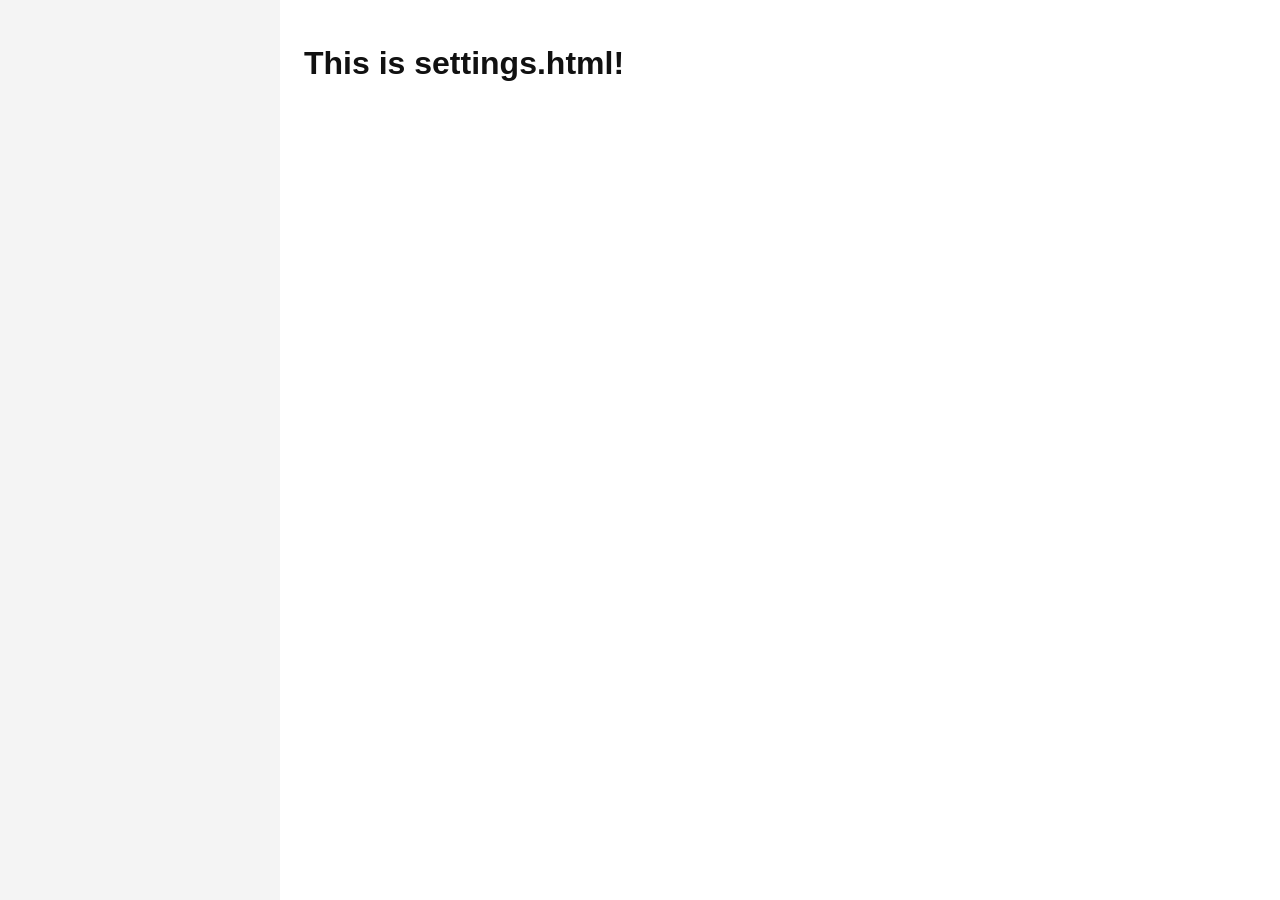
==== modules/account/settings.html @ cef98b67 "Setup sidebare foundation" ====
<!DOCTYPE html>
<html lang="en">
<head>
  <meta charset="UTF-8">
  <meta name="viewport" content="width=device-width, initial-scale=1.0">
  <title>Settings</title>

  <!-- Styling -->
  <link rel="stylesheet" href="/assets/css/style.css">
  <link rel="stylesheet" href="/assets/css/sidebar.css"/>
</head>
<body>
  <div class="app-layout">
    <aside id="sidebar"></aside>
    <main class="main-content">
      <h1>This is settings.html!</h1>
    </main>
  </div>

  <script type="module" src="/assets/js/script.js"></script>
  <script type="module" src="/assets/js/sidebar.js"></script>
</body>
</html>
---- assets/css/style.css ----
*,
*::before,
*::after {
  box-sizing: border-box;
}

/* Global styling for elements in body */
body {
  margin: 0;
  font-family: sans-serif;
  background-color: #ffffff;
  color: #111111;
}
---- assets/css/sidebar.css ----
/* Wrap website layout to two columns */
.app-layout {
  display: flex;
  min-height: 100vh;
  width: 100%;
}

/* Sidebar container */
#sidebar {
  width: 280px;
  flex-shrink: 0;
  background-color: #f4f4f4;
}

/* Sidebar column area */
.sidebar-nav {
  padding: 24px 16px;
}

/* Link button for each tab */
.sidebar-links {
  display: flex;
  flex-direction: column;
  gap: 8px;
}

/* Each individual tab styling */
.sidebar-link {
  display: flex;
  align-items: center;
  gap: 20px;
  padding: 24px 20px;
  border-radius: 8px;
  text-decoration: none;
  color: inherit;
  font-weight: normal;
  font-size: 18px;
}

/* Styling for user tab */
.sidebar-links .sidebar-link:first-child {
  padding: 48px 16px;
  font-weight: bold;
}

/* Styling for all the other tabs */
.sidebar-links .sidebar-link:nth-child(2) {
  margin-top: 48px;
}

/* Hover on tab button */
.sidebar-link:hover:not(.is-active) {
  background-color: rgba(60, 72, 58, 0.1);
}

/* Tab that you are currently on */
.sidebar-link.is-active {
  background-color: rgba(69, 176, 57, 0.597);
  color: #ffffff;
}

/* Avatar icon style */
.sidebar-avatar {
  width: 48px;
  height: 48px;
  border-radius: 50%;
  object-fit: cover;
}

/* Other tab icons style */
.sidebar-icon {
  width: 24px;
  height: 24px;
  object-fit: contain;
}

/* Main page layout wrapper */
.main-content {
  flex: 1;
  min-width: 0;
  padding: 24px;
}
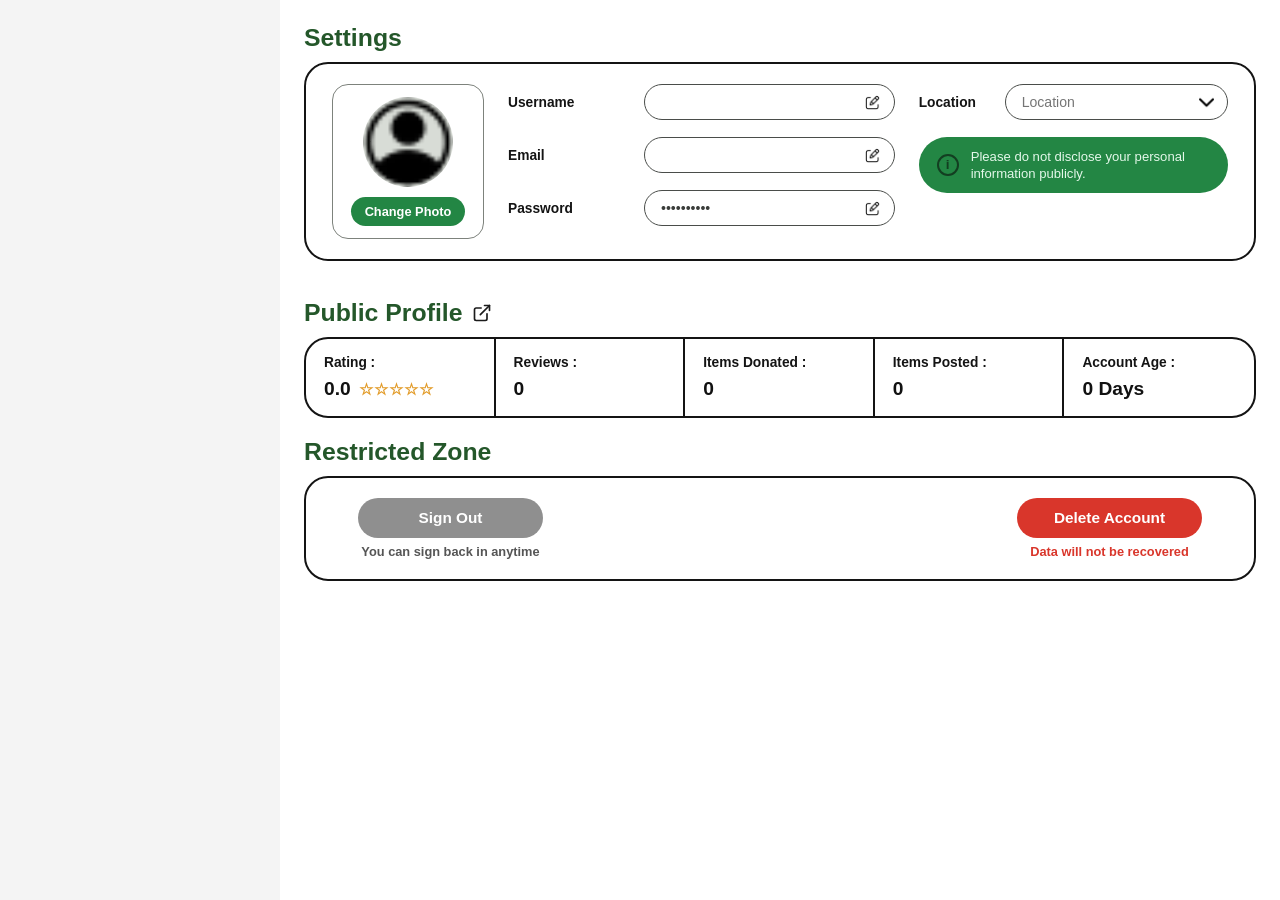
==== commit 04de6dd5: "Settings foundation setup" ====
--- a/modules/account/settings.html
+++ b/modules/account/settings.html
@@ -7,17 +7,163 @@
 
   <!-- Styling -->
   <link rel="stylesheet" href="/assets/css/style.css">
-  <link rel="stylesheet" href="/assets/css/sidebar.css"/>
+  <link rel="stylesheet" href="/assets/css/sidebar.css">
+  <link rel="stylesheet" href="./settings.css">
 </head>
 <body>
   <div class="app-layout">
     <aside id="sidebar"></aside>
     <main class="main-content">
-      <h1>This is settings.html!</h1>
+      <div class="settings-panel">
+        <!-- 1. Settings -->
+        <section class="settings-block">
+          <h2 class="settings-title">Settings</h2>
+
+          <div class="settings-box settings-account-grid">
+            <div class="settings-avatar-card">
+              <div class="settings-avatar-frame">
+                <img id="settings-avatar" src="/assets/images/icon-account.png" alt="User avatar">
+              </div>
+              <input type="file" id="settings-avatar-file" accept="image/*" hidden>
+              <button type="button" id="change-avatar-btn" class="settings-btn-green">Change Photo</button>
+            </div>
+
+            <div class="settings-col-fields">
+              <div class="settings-row">
+                <label for="settings-username">Username</label>
+                <div class="settings-pill-wrap">
+                  <input id="settings-username" class="settings-pill-input" type="text" readonly>
+                  <button type="button" class="edit-icon-btn" data-field="username" aria-label="Edit username">
+                    <img src="/assets/images/icon-edit.png" alt="">
+                  </button>
+                </div>
+                <small class="field-error" id="settings-username-error"></small>
+              </div>
+
+              <div class="settings-row">
+                <label for="settings-email">Email</label>
+                <div class="settings-pill-wrap">
+                  <input id="settings-email" class="settings-pill-input" type="email" readonly>
+                  <button type="button" class="edit-icon-btn" data-field="email" aria-label="Edit email">
+                    <img src="/assets/images/icon-edit.png" alt="">
+                  </button>
+                </div>
+                <small class="field-error" id="settings-email-error"></small>
+              </div>
+
+              <div class="settings-row">
+                <label for="settings-password">Password</label>
+                <div class="settings-pill-wrap">
+                  <input id="settings-password" class="settings-pill-input" type="password" value="••••••••••" readonly>
+                  <button type="button" id="change-password-btn" class="edit-icon-btn" aria-label="Change password">
+                    <img src="/assets/images/icon-edit.png" alt="">
+                  </button>
+                </div>
+                <small class="field-error" id="settings-password-error"></small>
+              </div>
+            </div>
+
+            <div class="settings-col-side">
+              <div class="settings-row">
+                <label for="settings-location-search">Location</label>
+                <div class="settings-pill-wrap location-combobox">
+                  <input
+                    id="settings-location-search"
+                    class="settings-pill-input has-dropdown-icon"
+                    type="text"
+                    placeholder="Location"
+                    autocomplete="off"
+                    readonly
+                  >
+                  <input id="settings-location" name="location" type="hidden">
+                  <button type="button" class="dropdown-icon-btn" data-field="location" aria-label="Select or edit location">
+                    <img src="/assets/images/icon-dropdown-arrow.png" alt="">
+                  </button>
+                  <div id="settings-location-menu" class="location-menu is-hidden" role="listbox"></div>
+                </div>
+                <small class="field-error" id="settings-location-error"></small>
+              </div>
+
+              <div class="privacy-banner">
+                <span class="privacy-info-icon" aria-hidden="true">i</span>
+                <span>Please do not disclose your personal information publicly.</span>
+              </div>
+            </div>
+          </div>
+
+          <div class="settings-status-bar">
+            <small class="field-error" id="settings-form-error"></small>
+            <button type="button" id="save-settings-btn" class="pill-action-btn" hidden>Save Changes</button>
+          </div>
+        </section>
+
+        <!-- 2. Public Profile -->
+        <section class="settings-block">
+          <h2 class="settings-title">
+            <span>Public Profile</span>
+            <a href="./profile.html" id="view-public-profile-link" class="public-profile-link" aria-label="Open public profile">
+              <svg viewBox="0 0 24 24" width="20" height="20" fill="none" stroke="currentColor" stroke-width="2" stroke-linecap="round" stroke-linejoin="round" aria-hidden="true">
+                <path d="M18 13v6a2 2 0 0 1-2 2H5a2 2 0 0 1-2-2V8a2 2 0 0 1 2-2h6"></path>
+                <polyline points="15 3 21 3 21 9"></polyline>
+                <line x1="10" y1="14" x2="21" y2="3"></line>
+              </svg>
+            </a>
+          </h2>
+
+          <div class="settings-box settings-stats-row">
+            <div class="stat-box">
+              <span class="stat-title">Rating :</span>
+              <div class="stat-metric">
+                <span id="profile-rating">0.0</span>
+                <span id="profile-rating-stars" class="stat-stars">☆☆☆☆☆</span>
+              </div>
+            </div>
+
+            <div class="stat-box">
+              <span class="stat-title">Reviews :</span>
+              <span id="profile-reviews" class="stat-metric">0</span>
+            </div>
+
+            <div class="stat-box">
+              <span class="stat-title">Items Donated :</span>
+              <span id="profile-donated" class="stat-metric">0</span>
+            </div>
+
+            <div class="stat-box">
+              <span class="stat-title">Items Posted :</span>
+              <span id="profile-posted" class="stat-metric">0</span>
+            </div>
+
+            <div class="stat-box">
+              <span class="stat-title">Account Age :</span>
+              <span id="profile-age" class="stat-metric">0 Days</span>
+            </div>
+          </div>
+        </section>
+
+        <!-- 3. Restricted Zone -->
+        <section class="settings-block">
+          <h2 class="settings-title">Restricted Zone</h2>
+
+          <div class="settings-box settings-restricted-box">
+            <div class="restricted-item">
+              <button type="button" id="sign-out-btn" class="restricted-btn restricted-btn--neutral">Sign Out</button>
+              <span class="restricted-note restricted-note--neutral">You can sign back in anytime</span>
+            </div>
+
+            <div class="restricted-item">
+              <button type="button" id="delete-account-btn" class="restricted-btn restricted-btn--danger">Delete Account</button>
+              <span class="restricted-note restricted-note--danger">Data will not be recovered</span>
+            </div>
+          </div>
+        </section>
+      </div>
     </main>
   </div>
 
+  <!-- Scripts -->
+  <script type="module" src="/assets/js/sidebar.js"></script>
   <script type="module" src="/assets/js/script.js"></script>
-  <script type="module" src="/assets/js/sidebar.js"></script>
+  <script type="module" src="./settings.js"></script>
 </body>
 </html>
--- a/assets/css/style.css
+++ b/assets/css/style.css
@@ -1,3 +1,4 @@
+/* All elemnts */
 *,
 *::before,
 *::after {
@@ -10,4 +11,64 @@
   font-family: sans-serif;
   background-color: #ffffff;
   color: #111111;
+}
+
+/* Hides element */
+.is-hidden {
+  display: none !important;
+}
+
+/* Searchable location dropdown */
+.location-combobox {
+  position: relative;
+}
+
+/* Dropdown style */
+.location-menu {
+  position: absolute;
+  top: calc(100% + 6px);
+  left: 0;
+  min-width: 100%;
+  width: max-content;
+  max-width: 260px;
+  max-height: 190px;
+  overflow-y: auto;
+  z-index: 50;
+  display: flex;
+  flex-direction: column;
+  gap: 2px;
+  padding: 6px;
+  border-radius: 16px;
+  border: 1.5px solid #555555;
+  background-color: #ffffff;
+  box-shadow: 0 10px 24px rgba(0, 0, 0, 0.14);
+}
+
+/* Dropdown elements style */
+.location-combobox .location-option-item {
+  all: unset;
+  box-sizing: border-box;
+  display: block;
+  width: 100%;
+  padding: 7px 12px;
+  border-radius: 10px;
+  font-size: 0.9rem;
+  line-height: 1.25;
+  color: #111111;
+  cursor: pointer;
+  white-space: nowrap;
+}
+
+/* Hover dropdown elements */
+.location-combobox .location-option-item:hover,
+.location-combobox .location-option-item:focus-visible {
+  background-color: rgba(148, 179, 117, 0.25);
+}
+
+/* Empty dropdown style */
+.location-combobox .location-option-empty {
+  padding: 8px 12px;
+  font-size: 0.85rem;
+  color: #666666;
+  white-space: nowrap;
 }
--- a/modules/account/settings.css
+++ b/modules/account/settings.css
@@ -0,0 +1,353 @@
+.settings-panel {
+  display: flex;
+  flex-direction: column;
+  gap: 20px;
+  max-width: 1120px;
+}
+
+.settings-block {
+  display: flex;
+  flex-direction: column;
+  gap: 10px;
+}
+
+.settings-title {
+  display: inline-flex;
+  align-items: center;
+  gap: 10px;
+  margin: 0;
+  font-size: 1.55rem;
+  font-weight: 700;
+  color: #24572a;
+}
+
+.public-profile-link {
+  display: inline-flex;
+  align-items: center;
+  color: #1b1b1b;
+  text-decoration: none;
+}
+
+.public-profile-link:hover {
+  color: #24572a;
+}
+
+.settings-box {
+  border: 2.5px solid #141414;
+  border-radius: 24px;
+  background: rgb(255, 255, 255);
+}
+
+/* Account card */
+.settings-account-grid {
+  display: grid;
+  grid-template-columns: 152px 1.25fr 1fr;
+  gap: 24px;
+  padding: 20px 26px;
+  align-items: start;
+}
+
+.settings-avatar-card {
+  display: flex;
+  flex-direction: column;
+  align-items: center;
+  gap: 10px;
+  padding: 12px;
+  border: 1.5px solid #7d827c;
+  border-radius: 16px;
+  background: rgba(255, 255, 255, 0.6);
+  align-self: start;
+}
+
+.settings-avatar-frame {
+  width: 90px;
+  height: 90px;
+  border-radius: 50%;
+  overflow: hidden;
+  background: #d8dcd6;
+}
+
+.settings-avatar-frame img {
+  width: 100%;
+  height: 100%;
+  object-fit: cover;
+  display: block;
+}
+
+.settings-btn-green {
+  padding: 7px 14px;
+  border: none;
+  border-radius: 999px;
+  background: #238644;
+  color: #ffffff;
+  font-size: 0.8rem;
+  font-weight: 600;
+  cursor: pointer;
+}
+
+.settings-btn-green:hover {
+  background: #1c6d37;
+}
+
+.settings-col-fields,
+.settings-col-side {
+  display: flex;
+  flex-direction: column;
+  gap: 13px;
+  align-self: start;
+}
+
+.settings-row {
+  display: grid;
+  grid-template-columns: 124px minmax(0, 1fr);
+  align-items: center;
+  column-gap: 12px;
+  row-gap: 4px;
+}
+
+.settings-col-side .settings-row {
+  grid-template-columns: 74px minmax(0, 1fr);
+}
+
+.settings-row label {
+  font-size: 0.86rem;
+  font-weight: 700;
+  color: #141414;
+}
+
+.settings-row .field-error {
+  grid-column: 2;
+  padding-left: 14px;
+}
+
+.settings-pill-wrap {
+  position: relative;
+  display: flex;
+  align-items: center;
+  width: 100%;
+  min-width: 0;
+}
+
+.settings-pill-input {
+  width: 100%;
+  min-width: 0;
+  height: 36px;
+  padding: 0 38px 0 16px;
+  border-radius: 999px;
+  border: 1.5px solid #4a4d4a;
+  background: rgba(255, 255, 255, 0.35);
+  color: #3a3d3a;
+  font-size: 0.88rem;
+  outline: none;
+  transition: border-color 0.15s ease, background-color 0.15s ease;
+}
+
+.settings-pill-input[readonly] {
+  cursor: pointer;
+}
+
+.settings-pill-input:not([readonly]),
+.settings-pill-input:focus {
+  border-color: #238644;
+  background: rgba(255, 255, 255, 0.92);
+  color: #111111;
+  cursor: text;
+}
+
+.edit-icon-btn,
+.dropdown-icon-btn {
+  position: absolute;
+  right: 10px;
+  width: 24px;
+  height: 24px;
+  padding: 0;
+  border: none;
+  border-radius: 50%;
+  background: transparent;
+  cursor: pointer;
+  display: grid;
+  place-items: center;
+}
+
+.edit-icon-btn:hover,
+.dropdown-icon-btn:hover {
+  background: rgba(35, 134, 68, 0.12);
+}
+
+.edit-icon-btn img,
+.dropdown-icon-btn img {
+  width: 15px;
+  height: 15px;
+  object-fit: contain;
+  display: block;
+}
+
+.privacy-banner {
+  display: flex;
+  align-items: center;
+  gap: 12px;
+  padding: 11px 18px;
+  border-radius: 999px;
+  background: #238644;
+  color: #e4f8ea;
+  font-size: 0.82rem;
+  line-height: 1.3;
+}
+
+.privacy-info-icon {
+  flex-shrink: 0;
+  width: 22px;
+  height: 22px;
+  border-radius: 50%;
+  border: 2px solid #133e21;
+  color: #133e21;
+  font-weight: 800;
+  font-size: 0.85rem;
+  display: grid;
+  place-items: center;
+}
+
+.settings-status-bar {
+  display: flex;
+  justify-content: space-between;
+  align-items: center;
+  gap: 16px;
+  margin-top: 8px;
+}
+
+.pill-action-btn {
+  padding: 8px 20px;
+  border-radius: 999px;
+  border: 1.5px solid #24572a;
+  background: rgba(157, 219, 95, 0.65);
+  color: #111111;
+  font-weight: 700;
+  cursor: pointer;
+}
+
+.pill-action-btn:hover {
+  background: rgba(138, 198, 76, 0.85);
+}
+
+/* Stats strip */
+.settings-stats-row {
+  display: grid;
+  grid-template-columns: repeat(5, minmax(0, 1fr));
+  overflow: hidden;
+}
+
+.stat-box {
+  padding: 16px 18px;
+  border-right: 2px solid #141414;
+  display: flex;
+  flex-direction: column;
+  gap: 8px;
+  min-width: 0;
+}
+
+.stat-box:last-child {
+  border-right: none;
+}
+
+.stat-title {
+  font-size: 0.86rem;
+  font-weight: 700;
+  color: #141414;
+}
+
+.stat-metric {
+  display: flex;
+  align-items: center;
+  gap: 8px;
+  font-size: 1.2rem;
+  font-weight: 700;
+  color: #111111;
+}
+
+.stat-stars {
+  color: #e29b28;
+  font-size: 1rem;
+  letter-spacing: 1px;
+}
+
+/* Restricted zone */
+.settings-restricted-box {
+  display: flex;
+  justify-content: space-between;
+  align-items: center;
+  padding: 20px 52px;
+  gap: 24px;
+  flex-wrap: wrap;
+}
+
+.restricted-item {
+  display: flex;
+  flex-direction: column;
+  align-items: center;
+  gap: 6px;
+}
+
+.restricted-btn {
+  min-width: 185px;
+  padding: 0 18px;
+  height: 40px;
+  border: none;
+  border-radius: 999px;
+  color: #ffffff;
+  font-size: 0.96rem;
+  font-weight: 700;
+  cursor: pointer;
+  transition: background-color 0.15s ease;
+}
+
+.restricted-btn--neutral {
+  background: #8f8f8f;
+}
+
+.restricted-btn--neutral:hover {
+  background: #727272;
+}
+
+.restricted-btn--danger {
+  background: #d9362b;
+}
+
+.restricted-btn--danger:hover {
+  background: #b5261c;
+}
+
+.restricted-btn--danger.is-confirming {
+  background: #8c1911;
+}
+
+.restricted-note {
+  font-size: 0.8rem;
+  font-weight: 600;
+}
+
+.restricted-note--neutral {
+  color: #555555;
+}
+
+.restricted-note--danger {
+  color: #d9362b;
+}
+
+@media (max-width: 960px) {
+  .settings-account-grid {
+    grid-template-columns: 1fr;
+  }
+
+  .settings-stats-row {
+    grid-template-columns: repeat(2, minmax(0, 1fr));
+  }
+
+  .stat-box:nth-child(2n) {
+    border-right: none;
+  }
+
+  .settings-restricted-box {
+    justify-content: center;
+    padding: 20px 24px;
+  }
+}
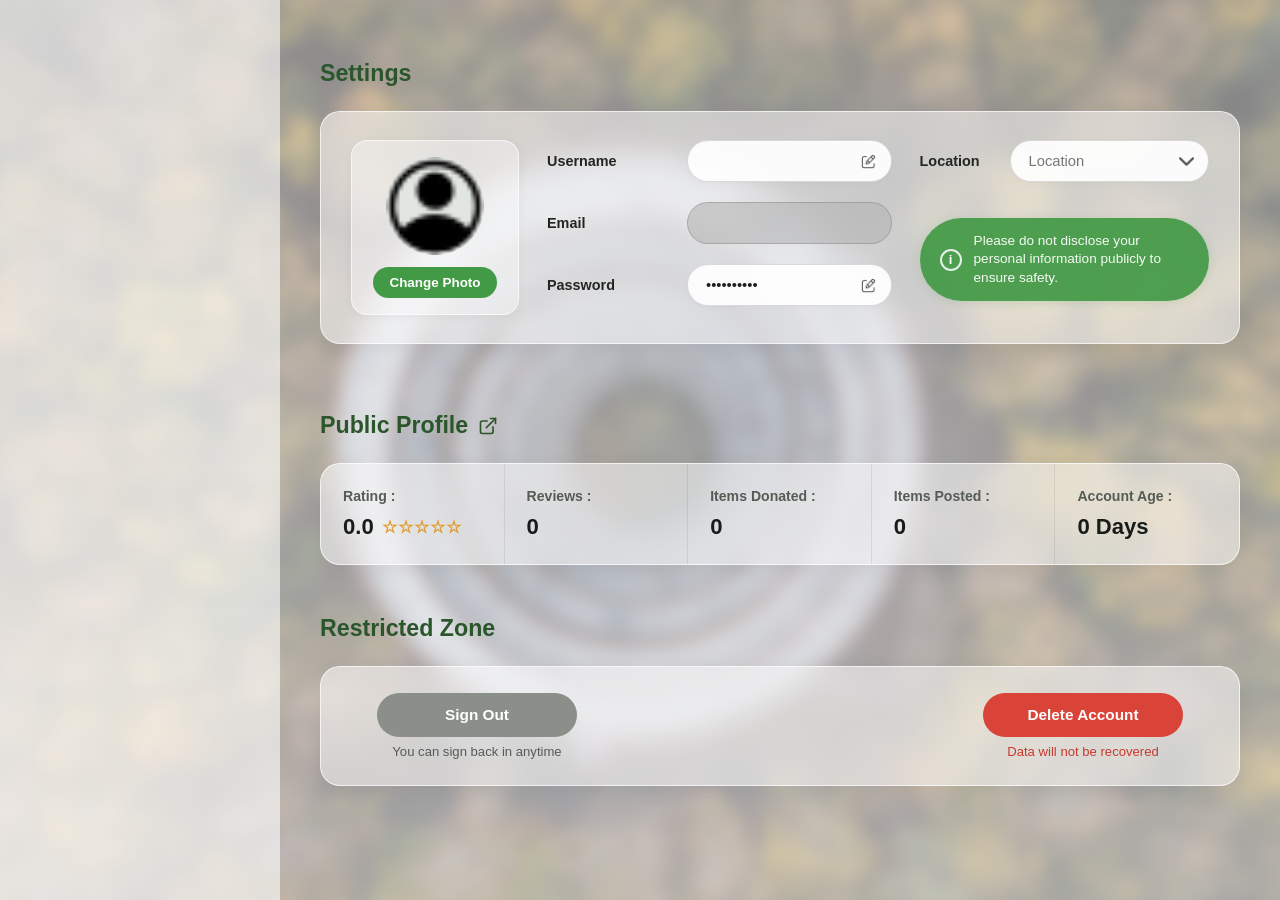
==== commit 68871864: "Begin items and fix settings" ====
--- a/modules/account/settings.html
+++ b/modules/account/settings.html
@@ -43,10 +43,14 @@
               <div class="settings-row">
                 <label for="settings-email">Email</label>
                 <div class="settings-pill-wrap">
-                  <input id="settings-email" class="settings-pill-input" type="email" readonly>
-                  <button type="button" class="edit-icon-btn" data-field="email" aria-label="Edit email">
-                    <img src="/assets/images/icon-edit.png" alt="">
-                  </button>
+                  <input
+                    id="settings-email"
+                    class="settings-pill-input settings-pill-input--locked"
+                    type="email"
+                    readonly
+                    tabindex="-1"
+                    aria-readonly="true"
+                  >
                 </div>
                 <small class="field-error" id="settings-email-error"></small>
               </div>
@@ -86,22 +90,30 @@
 
               <div class="privacy-banner">
                 <span class="privacy-info-icon" aria-hidden="true">i</span>
-                <span>Please do not disclose your personal information publicly.</span>
+                <span>Please do not disclose your personal information publicly to ensure safety.</span>
               </div>
             </div>
           </div>
 
           <div class="settings-status-bar">
             <small class="field-error" id="settings-form-error"></small>
-            <button type="button" id="save-settings-btn" class="pill-action-btn" hidden>Save Changes</button>
+            <div class="settings-actions">
+              <button type="button" id="cancel-settings-btn" class="pill-action-btn pill-action-btn--secondary" hidden>Cancel</button>
+              <button type="button" id="save-settings-btn" class="pill-action-btn" hidden>Save Changes</button>
+            </div>
           </div>
         </section>
 
         <!-- 2. Public Profile -->
         <section class="settings-block">
           <h2 class="settings-title">
-            <span>Public Profile</span>
-            <a href="./profile.html" id="view-public-profile-link" class="public-profile-link" aria-label="Open public profile">
+            <a
+              href="/modules/profile/profile.html"
+              id="view-public-profile-link"
+              class="public-profile-link"
+              aria-label="Open public profile"
+            >
+              <span>Public Profile</span>
               <svg viewBox="0 0 24 24" width="20" height="20" fill="none" stroke="currentColor" stroke-width="2" stroke-linecap="round" stroke-linejoin="round" aria-hidden="true">
                 <path d="M18 13v6a2 2 0 0 1-2 2H5a2 2 0 0 1-2-2V8a2 2 0 0 1 2-2h6"></path>
                 <polyline points="15 3 21 3 21 9"></polyline>
--- a/assets/css/style.css
+++ b/assets/css/style.css
@@ -7,10 +7,28 @@
 
 /* Global styling for elements in body */
 body {
+  position: relative;
   margin: 0;
   font-family: sans-serif;
   background-color: #ffffff;
   color: #111111;
+}
+
+body::before {
+  content: "";
+  position: fixed;
+  inset: 0;
+  z-index: -1;
+  background-color: #ffffff;
+  background-image:
+    linear-gradient(rgba(245, 245, 245, 0.5), rgba(250, 250, 250, 0.6)),
+    url("/assets/images/background-photo.jpeg");
+  background-size: cover;
+  background-position: center;
+  background-repeat: no-repeat;
+  filter: blur(8px);
+  transform: scale(1.08);
+  pointer-events: none;
 }
 
 /* Hides element */
--- a/assets/css/sidebar.css
+++ b/assets/css/sidebar.css
@@ -1,15 +1,22 @@
 /* Wrap website layout to two columns */
 .app-layout {
   display: flex;
+  align-items: flex-start;
   min-height: 100vh;
   width: 100%;
 }
 
 /* Sidebar container */
 #sidebar {
+  position: sticky;
+  top: 0;
   width: 280px;
+  min-height: 100vh;
+  max-height: 100vh;
+  overflow-y: auto;
   flex-shrink: 0;
-  background-color: #f4f4f4;
+  background-color: rgba(255, 255, 255, 0.6);
+  z-index: 10;
 }
 
 /* Sidebar column area */
--- a/modules/account/settings.css
+++ b/modules/account/settings.css
@@ -1,14 +1,26 @@
+.main-content {
+  flex: 1;
+  min-width: 0;
+  padding: 60px 40px 40px;
+}
+
 .settings-panel {
   display: flex;
   flex-direction: column;
-  gap: 20px;
-  max-width: 1120px;
+  gap: 36px;
+  width: 100%;
+  max-width: 1240px;
+  margin: 0 auto;
 }
 
 .settings-block {
   display: flex;
   flex-direction: column;
-  gap: 10px;
+  gap: 24px;
+}
+
+.settings-block:nth-of-type(3) {
+  padding-top: 14px;
 }
 
 .settings-title {
@@ -16,34 +28,47 @@
   align-items: center;
   gap: 10px;
   margin: 0;
-  font-size: 1.55rem;
+  font-size: 1.45rem;
   font-weight: 700;
-  color: #24572a;
+  color: #2b562b;
 }
 
 .public-profile-link {
   display: inline-flex;
   align-items: center;
-  color: #1b1b1b;
+  gap: 10px;
+  color: #2b562b;
   text-decoration: none;
+  border-radius: 8px;
+  cursor: pointer;
+  transition: color 0.15s ease, opacity 0.15s ease;
 }
 
 .public-profile-link:hover {
-  color: #24572a;
+  color: #1f411f;
+  opacity: 0.85;
+}
+
+.public-profile-link:focus-visible {
+  outline: 2px solid #439a46;
+  outline-offset: 4px;
 }
 
 .settings-box {
-  border: 2.5px solid #141414;
-  border-radius: 24px;
-  background: rgb(255, 255, 255);
+  border: 1px solid rgba(255, 255, 255, 0.7);
+  border-radius: 20px;
+  background: rgba(255, 255, 255, 0.5);
+  backdrop-filter: blur(10px);
+  -webkit-backdrop-filter: blur(10px);
+  box-shadow: 0 4px 20px rgba(0, 0, 0, 0.06);
 }
 
 /* Account card */
 .settings-account-grid {
   display: grid;
-  grid-template-columns: 152px 1.25fr 1fr;
-  gap: 24px;
-  padding: 20px 26px;
+  grid-template-columns: 168px 1.25fr 1.05fr;
+  gap: 28px;
+  padding: 28px 30px;
   align-items: start;
 }
 
@@ -51,20 +76,21 @@
   display: flex;
   flex-direction: column;
   align-items: center;
-  gap: 10px;
-  padding: 12px;
-  border: 1.5px solid #7d827c;
+  gap: 12px;
+  padding: 16px 14px;
+  border: 1px solid rgba(255, 255, 255, 0.65);
   border-radius: 16px;
-  background: rgba(255, 255, 255, 0.6);
+  background: rgba(255, 255, 255, 0.4);
+  box-shadow: 0 2px 10px rgba(0, 0, 0, 0.04);
   align-self: start;
 }
 
 .settings-avatar-frame {
-  width: 90px;
-  height: 90px;
+  width: 98px;
+  height: 98px;
   border-radius: 50%;
   overflow: hidden;
-  background: #d8dcd6;
+  background: #e2e6e1;
 }
 
 .settings-avatar-frame img {
@@ -75,44 +101,45 @@
 }
 
 .settings-btn-green {
-  padding: 7px 14px;
+  padding: 8px 16px;
   border: none;
   border-radius: 999px;
-  background: #238644;
+  background: #439a46;
   color: #ffffff;
-  font-size: 0.8rem;
+  font-size: 0.84rem;
   font-weight: 600;
   cursor: pointer;
+  transition: background-color 0.15s ease;
 }
 
 .settings-btn-green:hover {
-  background: #1c6d37;
+  background: #357f38;
 }
 
 .settings-col-fields,
 .settings-col-side {
   display: flex;
   flex-direction: column;
-  gap: 13px;
+  gap: 16px;
   align-self: start;
 }
 
 .settings-row {
   display: grid;
-  grid-template-columns: 124px minmax(0, 1fr);
+  grid-template-columns: 128px minmax(0, 1fr);
   align-items: center;
   column-gap: 12px;
   row-gap: 4px;
 }
 
 .settings-col-side .settings-row {
-  grid-template-columns: 74px minmax(0, 1fr);
+  grid-template-columns: 78px minmax(0, 1fr);
 }
 
 .settings-row label {
-  font-size: 0.86rem;
-  font-weight: 700;
-  color: #141414;
+  font-size: 0.9rem;
+  font-weight: 600;
+  color: #222622;
 }
 
 .settings-row .field-error {
@@ -131,15 +158,16 @@
 .settings-pill-input {
   width: 100%;
   min-width: 0;
-  height: 36px;
-  padding: 0 38px 0 16px;
+  height: 42px;
+  padding: 0 40px 0 18px;
   border-radius: 999px;
-  border: 1.5px solid #4a4d4a;
-  background: rgba(255, 255, 255, 0.35);
-  color: #3a3d3a;
-  font-size: 0.88rem;
+  border: 1px solid rgba(0, 0, 0, 0.14);
+  background: rgba(255, 255, 255, 0.92);
+  color: #1e221e;
+  font-size: 0.92rem;
   outline: none;
-  transition: border-color 0.15s ease, background-color 0.15s ease;
+  box-shadow: 0 1px 4px rgba(0, 0, 0, 0.03);
+  transition: border-color 0.15s ease, background-color 0.15s ease, box-shadow 0.15s ease;
 }
 
 .settings-pill-input[readonly] {
@@ -148,16 +176,31 @@
 
 .settings-pill-input:not([readonly]),
 .settings-pill-input:focus {
-  border-color: #238644;
-  background: rgba(255, 255, 255, 0.92);
+  border-color: #439a46;
+  background: #ffffff;
   color: #111111;
+  box-shadow: 0 0 0 3px rgba(67, 154, 70, 0.15);
   cursor: text;
+}
+
+.settings-pill-input--locked,
+.settings-pill-input--locked[readonly],
+.settings-pill-input--locked:focus,
+.settings-pill-input--locked:not([readonly]) {
+  padding-right: 18px;
+  background: rgba(180, 180, 180, 0.6);
+  border-color: rgba(0, 0, 0, 0.16);
+  color: #525752;
+  box-shadow: none;
+  cursor: default;
+  pointer-events: none;
+  user-select: none;
 }
 
 .edit-icon-btn,
 .dropdown-icon-btn {
   position: absolute;
-  right: 10px;
+  right: 11px;
   width: 24px;
   height: 24px;
   padding: 0;
@@ -171,7 +214,7 @@
 
 .edit-icon-btn:hover,
 .dropdown-icon-btn:hover {
-  background: rgba(35, 134, 68, 0.12);
+  background: rgba(67, 154, 70, 0.12);
 }
 
 .edit-icon-btn img,
@@ -179,6 +222,7 @@
   width: 15px;
   height: 15px;
   object-fit: contain;
+  opacity: 0.72;
   display: block;
 }
 
@@ -186,12 +230,14 @@
   display: flex;
   align-items: center;
   gap: 12px;
-  padding: 11px 18px;
+  margin-top: 16px;
+  padding: 14px 20px;
   border-radius: 999px;
-  background: #238644;
-  color: #e4f8ea;
-  font-size: 0.82rem;
-  line-height: 1.3;
+  background: rgba(67, 154, 70, 0.92);
+  color: #f4fbf4;
+  font-size: 0.85rem;
+  line-height: 1.35;
+  box-shadow: 0 2px 10px rgba(67, 154, 70, 0.18);
 }
 
 .privacy-info-icon {
@@ -199,10 +245,10 @@
   width: 22px;
   height: 22px;
   border-radius: 50%;
-  border: 2px solid #133e21;
-  color: #133e21;
+  border: 2px solid rgba(255, 255, 255, 0.85);
+  color: #ffffff;
   font-weight: 800;
-  font-size: 0.85rem;
+  font-size: 0.82rem;
   display: grid;
   place-items: center;
 }
@@ -215,18 +261,38 @@
   margin-top: 8px;
 }
 
+.settings-actions {
+  display: flex;
+  align-items: center;
+  gap: 10px;
+}
+
 .pill-action-btn {
-  padding: 8px 20px;
+  padding: 9px 22px;
   border-radius: 999px;
-  border: 1.5px solid #24572a;
-  background: rgba(157, 219, 95, 0.65);
+  border: none;
+  background: #439a46;
+  color: #ffffff;
+  font-weight: 600;
+  cursor: pointer;
+  box-shadow: 0 2px 8px rgba(67, 154, 70, 0.22);
+  transition: background-color 0.15s ease;
+}
+
+.pill-action-btn:hover {
+  background: #357f38;
+}
+
+.pill-action-btn--secondary {
+  background: rgba(255, 255, 255, 0.85);
+  color: #3a3f3a;
+  border: 1px solid rgba(0, 0, 0, 0.14);
+  box-shadow: 0 2px 6px rgba(0, 0, 0, 0.05);
+}
+
+.pill-action-btn--secondary:hover {
+  background: #ffffff;
   color: #111111;
-  font-weight: 700;
-  cursor: pointer;
-}
-
-.pill-action-btn:hover {
-  background: rgba(138, 198, 76, 0.85);
 }
 
 /* Stats strip */
@@ -237,11 +303,11 @@
 }
 
 .stat-box {
-  padding: 16px 18px;
-  border-right: 2px solid #141414;
-  display: flex;
-  flex-direction: column;
-  gap: 8px;
+  padding: 24px 22px;
+  border-right: 1px solid rgba(0, 0, 0, 0.08);
+  display: flex;
+  flex-direction: column;
+  gap: 10px;
   min-width: 0;
 }
 
@@ -250,23 +316,23 @@
 }
 
 .stat-title {
-  font-size: 0.86rem;
+  font-size: 0.88rem;
+  font-weight: 600;
+  color: #555b55;
+}
+
+.stat-metric {
+  display: flex;
+  align-items: center;
+  gap: 8px;
+  font-size: 1.38rem;
   font-weight: 700;
-  color: #141414;
-}
-
-.stat-metric {
-  display: flex;
-  align-items: center;
-  gap: 8px;
-  font-size: 1.2rem;
-  font-weight: 700;
-  color: #111111;
+  color: #181c18;
 }
 
 .stat-stars {
   color: #e29b28;
-  font-size: 1rem;
+  font-size: 1.08rem;
   letter-spacing: 1px;
 }
 
@@ -275,7 +341,7 @@
   display: flex;
   justify-content: space-between;
   align-items: center;
-  padding: 20px 52px;
+  padding: 26px 56px;
   gap: 24px;
   flex-wrap: wrap;
 }
@@ -284,56 +350,60 @@
   display: flex;
   flex-direction: column;
   align-items: center;
-  gap: 6px;
+  gap: 7px;
 }
 
 .restricted-btn {
-  min-width: 185px;
-  padding: 0 18px;
-  height: 40px;
+  min-width: 200px;
+  padding: 0 20px;
+  height: 44px;
   border: none;
   border-radius: 999px;
   color: #ffffff;
   font-size: 0.96rem;
-  font-weight: 700;
-  cursor: pointer;
-  transition: background-color 0.15s ease;
+  font-weight: 600;
+  cursor: pointer;
+  transition: background-color 0.15s ease, transform 0.1s ease;
 }
 
 .restricted-btn--neutral {
-  background: #8f8f8f;
+  background: #8a8f8a;
 }
 
 .restricted-btn--neutral:hover {
-  background: #727272;
+  background: #717671;
 }
 
 .restricted-btn--danger {
-  background: #d9362b;
+  background: #d94338;
 }
 
 .restricted-btn--danger:hover {
-  background: #b5261c;
+  background: #bd3228;
 }
 
 .restricted-btn--danger.is-confirming {
-  background: #8c1911;
+  background: #961d14;
 }
 
 .restricted-note {
-  font-size: 0.8rem;
-  font-weight: 600;
+  font-size: 0.82rem;
+  font-weight: 500;
 }
 
 .restricted-note--neutral {
-  color: #555555;
+  color: #555b55;
 }
 
 .restricted-note--danger {
-  color: #d9362b;
+  color: #c9382e;
 }
 
 @media (max-width: 960px) {
+  .main-content {
+    padding: 24px 18px 32px;
+  }
+
   .settings-account-grid {
     grid-template-columns: 1fr;
   }
@@ -348,6 +418,6 @@
 
   .settings-restricted-box {
     justify-content: center;
-    padding: 20px 24px;
+    padding: 22px 24px;
   }
 }
